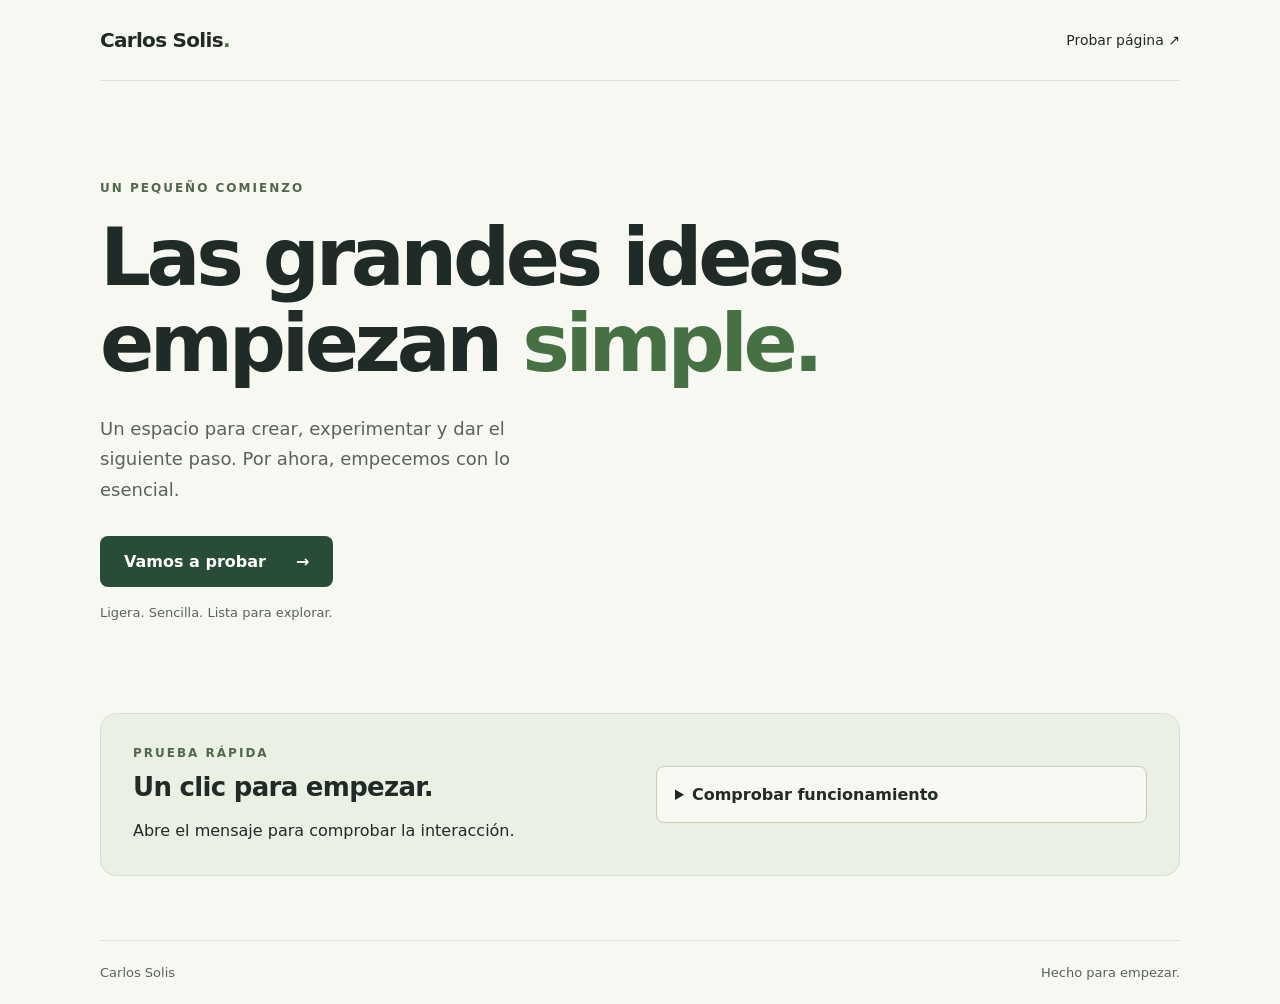
==== index.html @ aba86ae3 "prueba 02" ====
<!DOCTYPE html>
<html lang="es">
<head>
    <meta charset="UTF-8">
    <meta name="viewport" content="width=device-width, initial-scale=1">
    <meta name="description" content="Una página sencilla para probar nuevas ideas.">
    <title>Carlos Solis · Inicio</title>
    <link rel="stylesheet" href="./style.css">
</head>
<body>
    <header class="container header">
        <a class="brand" href="./home.html">Carlos Solis<span aria-hidden="true">.</span></a>
        <a class="nav-link" href="#prueba">Probar página <span aria-hidden="true">↗</span></a>
    </header>

    <main class="container">
        <section class="hero" aria-labelledby="title">
            <p class="eyebrow">UN PEQUEÑO COMIENZO</p>
            <h1 id="title">Las grandes ideas<br>empiezan <span>simple.</span></h1>
            <p class="intro">Un espacio para crear, experimentar y dar el siguiente paso. Por ahora, empecemos con lo esencial.</p>
            <a class="button" href="#prueba">Vamos a probar <span aria-hidden="true">→</span></a>
            <p class="note">Ligera. Sencilla. Lista para explorar.</p>
        </section>

        <section class="test-panel" id="prueba" aria-labelledby="test-title">
            <div>
                <p class="eyebrow">PRUEBA RÁPIDA</p>
                <h2 id="test-title">Un clic para empezar.</h2>
                <p>Abre el mensaje para comprobar la interacción.</p>
            </div>
            <details>
                <summary>Comprobar funcionamiento</summary>
                <p class="success">¡Funciona! El contenido se despliega correctamente.</p>
            </details>
        </section>
    </main>

    <footer class="container footer">
        <span>Carlos Solis</span>
        <span>Hecho para empezar.</span>
    </footer>
</body>
</html>
---- style.css ----
:root {
    color-scheme: light;
    font-family: system-ui, -apple-system, BlinkMacSystemFont, "Segoe UI", sans-serif;
    color: #202b27;
    background: #f7f8f2;
    font-synthesis: none;
}

* { box-sizing: border-box; }
body { margin: 0; }
a { color: inherit; text-decoration: none; }
.container { width: min(1080px, calc(100% - 48px)); margin-inline: auto; }
.header, .footer { display: flex; justify-content: space-between; align-items: center; gap: 24px; }
.header { padding-block: 28px; border-bottom: 1px solid #dce1d7; }
.brand { font-size: 20px; font-weight: 750; letter-spacing: -0.7px; }
.brand span { color: #477044; }
.nav-link { font-size: 14px; }
.nav-link:hover { text-decoration: underline; }
.hero { padding: 100px 0 80px; }
.eyebrow { margin: 0 0 20px; color: #52684d; font-size: 12px; font-weight: 700; letter-spacing: 2px; }
h1 { margin: 0; font-size: clamp(42px, 6.5vw, 80px); line-height: 1.08; letter-spacing: -0.055em; font-weight: 750; }
h1 span { color: #477044; }
.intro { max-width: 490px; margin: 26px 0 30px; color: #59635b; font-size: 18px; line-height: 1.7; }
.button { display: inline-flex; align-items: center; gap: 30px; padding: 16px 24px; border-radius: 8px; background: #284c35; color: #fff; font-weight: 600; }
.button:hover { background: #1c3826; }
.note { margin-top: 18px; color: #59635b; font-size: 13px; }
.test-panel { display: grid; grid-template-columns: 1fr 1fr; align-items: center; gap: 32px; padding: 32px; background: #eaf0e3; border: 1px solid #d7e1ce; border-radius: 16px; scroll-margin-top: 24px; }
.test-panel .eyebrow { margin-bottom: 12px; }
h2 { margin: 0; font-size: 26px; letter-spacing: -0.7px; }
.test-panel p:not(.eyebrow) { margin-bottom: 0; line-height: 1.6; }
summary { padding: 18px; border: 1px solid #c3cfb9; border-radius: 8px; background: #f7f8f2; cursor: pointer; font-weight: 600; }
summary:hover { background: #fff; }
.success { color: #284c35; }
a:focus-visible, summary:focus-visible { outline: 3px solid #477044; outline-offset: 5px; }
.footer { margin-top: 64px; padding-block: 24px; border-top: 1px solid #dce1d7; color: #59635b; font-size: 13px; }

@media (max-width: 640px) {
    .container { width: calc(100% - 32px); }
    .header { padding-block: 22px; }
    .hero { padding-block: 64px 48px; }
    .test-panel { grid-template-columns: 1fr; padding: 24px; gap: 24px; }
    .footer { margin-top: 40px; }
}
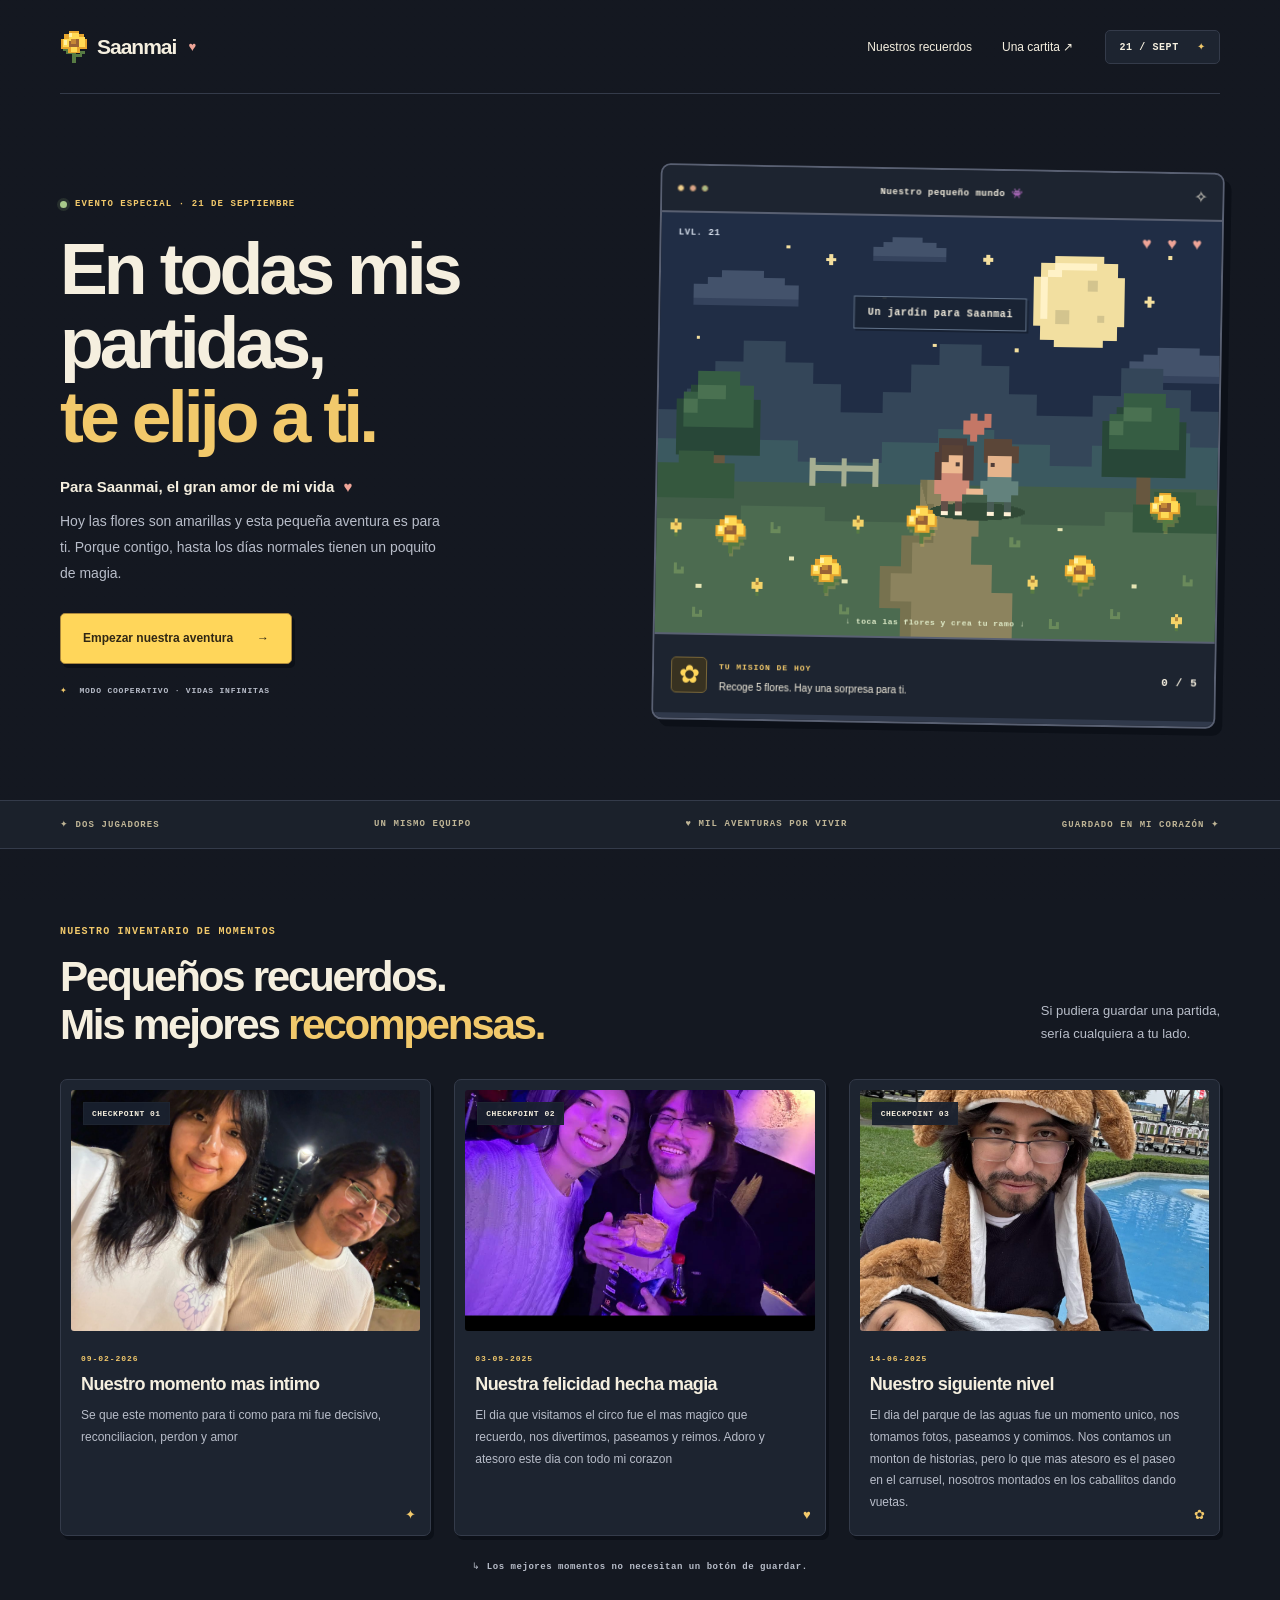
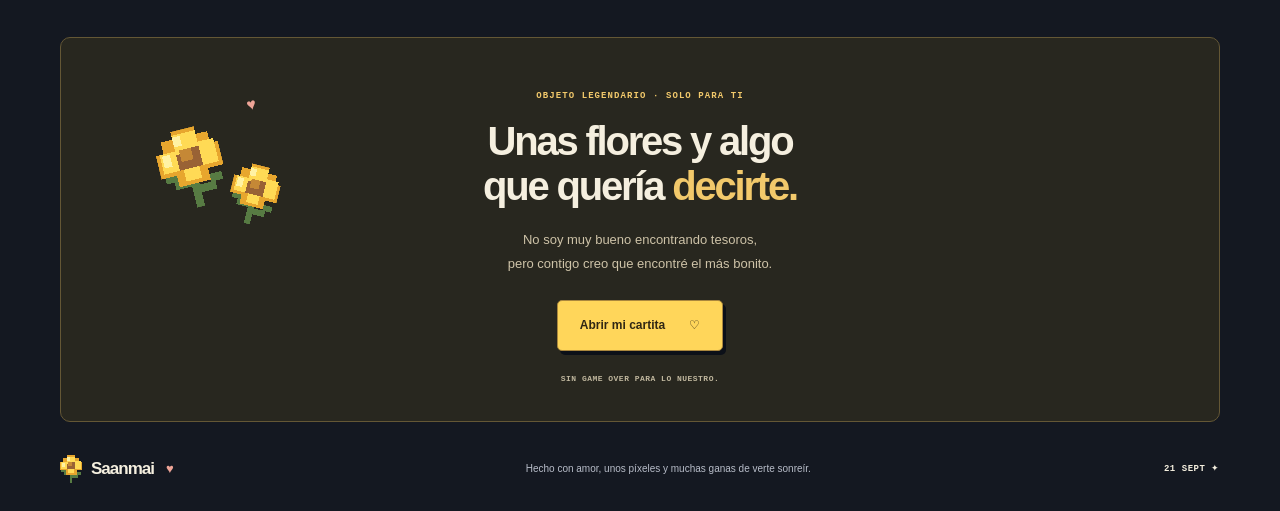
==== commit a70dfc75: "prueba 03" ====
--- a/index.html
+++ b/index.html
@@ -1,43 +1,89 @@
 <!DOCTYPE html>
 <html lang="es">
 <head>
-    <meta charset="UTF-8">
-    <meta name="viewport" content="width=device-width, initial-scale=1">
-    <meta name="description" content="Una página sencilla para probar nuevas ideas.">
-    <title>Carlos Solis · Inicio</title>
-    <link rel="stylesheet" href="./style.css">
+  <meta charset="UTF-8">
+  <meta name="viewport" content="width=device-width, initial-scale=1">
+  <meta name="theme-color" content="#141821">
+  <meta name="description" content="Una pequeña aventura, cinco flores amarillas y una carta para mi persona favorita.">
+  <title>Para Saanmai · Nuestra pequeña aventura</title>
+  <link rel="icon" href="./assets/flower.svg" type="image/svg+xml">
+  <link rel="stylesheet" href="./style.css">
+  <script src="./config.js" defer></script>
+  <script src="./script.js" defer></script>
 </head>
 <body>
-    <header class="container header">
-        <a class="brand" href="./home.html">Carlos Solis<span aria-hidden="true">.</span></a>
-        <a class="nav-link" href="#prueba">Probar página <span aria-hidden="true">↗</span></a>
-    </header>
-
-    <main class="container">
-        <section class="hero" aria-labelledby="title">
-            <p class="eyebrow">UN PEQUEÑO COMIENZO</p>
-            <h1 id="title">Las grandes ideas<br>empiezan <span>simple.</span></h1>
-            <p class="intro">Un espacio para crear, experimentar y dar el siguiente paso. Por ahora, empecemos con lo esencial.</p>
-            <a class="button" href="#prueba">Vamos a probar <span aria-hidden="true">→</span></a>
-            <p class="note">Ligera. Sencilla. Lista para explorar.</p>
-        </section>
-
-        <section class="test-panel" id="prueba" aria-labelledby="test-title">
-            <div>
-                <p class="eyebrow">PRUEBA RÁPIDA</p>
-                <h2 id="test-title">Un clic para empezar.</h2>
-                <p>Abre el mensaje para comprobar la interacción.</p>
-            </div>
-            <details>
-                <summary>Comprobar funcionamiento</summary>
-                <p class="success">¡Funciona! El contenido se despliega correctamente.</p>
-            </details>
-        </section>
-    </main>
-
-    <footer class="container footer">
-        <span>Carlos Solis</span>
-        <span>Hecho para empezar.</span>
-    </footer>
+  <a class="skip-link" href="#aventura">Ir a la aventura</a>
+  <header class="site-header wrap">
+    <a class="brand" href="#inicio"><img src="./assets/flower.svg" width="28" height="32" alt=""> Saanmai <span class="brand-dot">♥</span></a>
+    <nav aria-label="Navegación principal"><a href="#recuerdos">Nuestros recuerdos</a><a href="#carta">Una cartita <span aria-hidden="true">↗</span></a></nav>
+    <span class="date-badge mono">21 / SEPT <span aria-hidden="true">✦</span></span>
+  </header>
+  <main id="inicio">
+    <section class="hero wrap" aria-labelledby="hero-title">
+      <div class="hero-copy">
+        <p class="eyebrow"><span class="status-dot"></span> EVENTO ESPECIAL · 21 DE SEPTIEMBRE</p>
+        <h1 id="hero-title">En todas mis<br>partidas,<br><span>te elijo a ti.</span></h1>
+        <p class="dedication">Para <span data-name>Saanmai</span>, el gran amor de mi vida <span class="tiny-heart" aria-hidden="true">♥</span></p>
+        <p class="hero-description">Hoy las flores son amarillas y esta pequeña aventura es para ti. Porque contigo, hasta los días normales tienen un poquito de magia.</p>
+        <a class="button button-primary" href="#aventura">Empezar nuestra aventura <span aria-hidden="true">→</span></a>
+        <p class="hero-footnote mono"><span aria-hidden="true">✦</span> MODO COOPERATIVO · VIDAS INFINITAS</p>
+      </div>
+      <div class="game-window" id="aventura" role="region" aria-labelledby="game-title" tabindex="-1">
+        <div class="window-bar"><span class="window-dots" aria-hidden="true"><i></i><i></i><i></i></span><span class="mono" id="game-title">Nuestro pequeño mundo 👾</span><span aria-hidden="true">✧</span></div>
+        <div class="game-scene">
+          <div class="scene-hud mono"><span>LVL. 21</span><span class="hearts" aria-label="Tres vidas">♥ ♥ ♥</span></div>
+          <div class="scene-label mono">Un jardín para <span data-name>Saanmai</span></div>
+          <img class="world" src="./assets/pixel-garden.svg" width="640" height="480" alt="Un jardín pixel art con flores amarillas, montañas, una luna y dos personajes juntos bajo las estrellas.">
+          <button class="collect-flower flower-1" type="button" aria-label="Recoger flor amarilla 1"><img src="./assets/flower.svg" alt="" width="32" height="40"></button>
+          <button class="collect-flower flower-2" type="button" aria-label="Recoger flor amarilla 2"><img src="./assets/flower.svg" alt="" width="32" height="40"></button>
+          <button class="collect-flower flower-3" type="button" aria-label="Recoger flor amarilla 3"><img src="./assets/flower.svg" alt="" width="32" height="40"></button>
+          <button class="collect-flower flower-4" type="button" aria-label="Recoger flor amarilla 4"><img src="./assets/flower.svg" alt="" width="32" height="40"></button>
+          <button class="collect-flower flower-5" type="button" aria-label="Recoger flor amarilla 5"><img src="./assets/flower.svg" alt="" width="32" height="40"></button>
+          <div class="scene-hint mono" aria-hidden="true">↓ toca las flores y crea tu ramo ↓</div>
+        </div>
+        <div class="quest-panel">
+          <div class="quest-icon" aria-hidden="true">✿</div>
+          <div class="quest-copy"><span class="eyebrow">TU MISIÓN DE HOY</span><p id="quest-message" aria-live="polite">Recoge 5 flores. Hay una sorpresa para ti.</p></div>
+          <span class="quest-count mono" id="flower-count">0 / 5</span>
+          <progress id="flower-progress" max="5" value="0" aria-label="Flores recogidas">0 de 5</progress>
+        </div>
+        <noscript><p class="no-script">Activa JavaScript para recoger las flores. Puedes leer la carta al final de la página.</p></noscript>
+      </div>
+    </section>
+    <div class="love-strip"><div class="wrap mono"><span>✦ DOS JUGADORES</span><span>UN MISMO EQUIPO</span><span>♥ MIL AVENTURAS POR VIVIR</span><span>GUARDADO EN MI CORAZÓN ✦</span></div></div>
+    <section class="memories-section wrap" id="recuerdos" aria-labelledby="memories-title">
+      <div class="section-heading"><div><p class="eyebrow">NUESTRO INVENTARIO DE MOMENTOS</p><h2 id="memories-title">Pequeños recuerdos.<br>Mis mejores <span>recompensas.</span></h2></div><p>Si pudiera guardar una partida,<br>sería cualquiera a tu lado.</p></div>
+      <div class="memory-grid">
+        <article class="memory-card"><div class="memory-image"><img id="memory-image-0" src="./assets/memory-1.svg" width="640" height="440" alt="Imagen de ejemplo: una puesta de sol pixel art." loading="lazy"><span class="image-tag mono">CHECKPOINT 01</span></div><div class="memory-caption"><p class="eyebrow" id="memory-date-0">[FECHA ESPECIAL]</p><h3 id="memory-title-0">Donde empezó la aventura</h3><p id="memory-text-0">[Escribe aquí cómo se conocieron y ese detalle que nunca olvidas.]</p></div><span class="card-star" aria-hidden="true">✦</span></article>
+        <article class="memory-card"><div class="memory-image"><img id="memory-image-1" src="./assets/memory-2.svg" width="640" height="440" alt="Imagen de ejemplo: dos controles de videojuego." loading="lazy"><span class="image-tag mono">CHECKPOINT 02</span></div><div class="memory-caption"><p class="eyebrow" id="memory-date-1">[NUESTRA PRIMERA PARTIDA]</p><h3 id="memory-title-1">Mi equipo favorito</h3><p id="memory-text-1">[Cuenta una partida, una salida o una anécdota que los haga sonreír.]</p></div><span class="card-star" aria-hidden="true">♥</span></article>
+        <article class="memory-card"><div class="memory-image"><img id="memory-image-2" src="./assets/memory-3.svg" width="640" height="440" alt="Imagen de ejemplo: flores amarillas pixel art." loading="lazy"><span class="image-tag mono">CHECKPOINT 03</span></div><div class="memory-caption"><p class="eyebrow" id="memory-date-2">[UN DÍA INOLVIDABLE]</p><h3 id="memory-title-2">Nuestro siguiente nivel</h3><p id="memory-text-2">[Agrega ese recuerdo especial o un sueño que quieran cumplir juntos.]</p></div><span class="card-star" aria-hidden="true">✿</span></article>
+      </div>
+      <p class="gallery-note mono">↳ Los mejores momentos no necesitan un botón de guardar.</p>
+    </section>
+    <section class="letter-section wrap" id="carta" aria-labelledby="letter-title">
+      <div class="letter-decoration" aria-hidden="true"><img src="./assets/flower.svg" width="64" height="80" alt=""><span>♥</span><img src="./assets/flower.svg" width="48" height="60" alt=""></div>
+      <p class="eyebrow">OBJETO LEGENDARIO · SOLO PARA TI</p>
+      <h2 id="letter-title">Unas flores y algo<br>que quería <span>decirte.</span></h2>
+      <p>No soy muy bueno encontrando tesoros,<br>pero contigo creo que encontré el más bonito.</p>
+      <details class="letter-details" id="letter-details">
+        <summary class="button button-primary">Abrir mi cartita <span aria-hidden="true">♡</span></summary>
+        <div class="letter-paper">
+          <p class="eyebrow">PARA MI PERSONA FAVORITA</p><h3>Querida <span data-name>Saanmai</span>:</h3>
+          <div id="letter-body"><p>Estas flores amarillas son una pequeña forma de recordarte lo mucho que iluminas mis días. Si la vida fuera un videojuego, volvería a elegirte como mi compañera en cada partida.</p><p>Todavía recuerdo esos momentos en los que jugamos juntos, riéndonos incluso cuando perdíamos, porque contigo hasta las derrotas se sienten bien. Admiro tu fuerza, tu forma de perseguir lo que quieres sin pedirle permiso a nadie, y esa energía tuya que contagia a todos los que te rodean. Te prometo seguir aprendiendo a quererte mejor cada día, con paciencia, con calma, y confiando en lo que construimos juntos.</p><p>Feliz 21 de septiembre, mi bebetsuki. Nos quedan muchísimos mundos por descubrir.</p></div>
+          <p class="signature">Con todo mi cariño,<br><span id="sender-name">Jara ♥</span> <span aria-hidden="true">♥</span></p>
+        </div>
+      </details>
+      <p class="letter-small mono">SIN GAME OVER PARA LO NUESTRO.</p>
+    </section>
+  </main>
+  <footer class="site-footer wrap"><a class="brand" href="#inicio"><img src="./assets/flower.svg" width="22" height="28" alt=""> Saanmai <span class="brand-dot">♥</span></a><p>Hecho con amor, unos píxeles y muchas ganas de verte sonreír.</p><span class="mono">21 SEPT <span aria-hidden="true">✦</span></span></footer>
+  <dialog id="bouquet-dialog" aria-labelledby="bouquet-title" aria-describedby="bouquet-description">
+    <button class="dialog-close" id="close-dialog" type="button" aria-label="Cerrar sorpresa">×</button>
+    <div class="bouquet" aria-hidden="true"><img src="./assets/flower.svg" alt=""><img src="./assets/flower.svg" alt=""><img src="./assets/flower.svg" alt=""></div>
+    <p class="eyebrow">MISIÓN COMPLETADA</p><h2 id="bouquet-title">Un ramo para ti,<br><span data-name>Saanmai</span>.</h2>
+    <p id="bouquet-description">Cinco flores y una certeza:<br>te elegiría en todas mis vidas.</p>
+    <button class="button button-primary" type="button" id="read-letter">Leer mi recompensa <span aria-hidden="true">→</span></button>
+    <button class="text-button" id="play-again" type="button">Volver a recoger flores</button>
+  </dialog>
 </body>
 </html>
--- a/style.css
+++ b/style.css
@@ -1,43 +1,237 @@
 :root {
-    color-scheme: light;
-    font-family: system-ui, -apple-system, BlinkMacSystemFont, "Segoe UI", sans-serif;
-    color: #202b27;
-    background: #f7f8f2;
-    font-synthesis: none;
-}
-
+  color-scheme: dark;
+  --paper: #141821;
+  --ink: #f5efdf;
+  --muted: #b8bdc9;
+  --yellow: #ffd65a;
+  --orange: #f2c96b;
+  --line: #343b4a;
+  --green: #a8c98a;
+  --surface: #1d2430;
+  --surface-raised: #252d3b;
+  --frame: #596072;
+  --shadow: #0c1018;
+  --button-ink: #302714;
+  --mono: "Courier New", monospace;
+  font-family: "Trebuchet MS", Arial, sans-serif;
+  color: var(--ink);
+  background: var(--paper);
+  font-synthesis: none;
+}
+
+/* Base y navegación */
 * { box-sizing: border-box; }
-body { margin: 0; }
+html { scroll-behavior: smooth; scroll-padding-top: 24px; }
+body { margin: 0; min-height: 100vh; isolation: isolate; }
+/* Fondo decorativo fijo, independiente del contenido y compatible con móvil. */
+body::before {
+  content: "";
+  position: fixed;
+  inset: 0;
+  z-index: -1;
+  pointer-events: none;
+  background-image: linear-gradient(
+    rgb(20 24 33 / var(--background-overlay, .75)),
+    rgb(20 24 33 / var(--background-overlay, .75))
+  ), var(--background-image, none);
+  background-position: center;
+  background-size: cover;
+  background-repeat: no-repeat;
+}
+button, a, summary { -webkit-tap-highlight-color: transparent; }
+button, summary { touch-action: manipulation; }
+button { font: inherit; color: inherit; cursor: pointer; }
 a { color: inherit; text-decoration: none; }
-.container { width: min(1080px, calc(100% - 48px)); margin-inline: auto; }
-.header, .footer { display: flex; justify-content: space-between; align-items: center; gap: 24px; }
-.header { padding-block: 28px; border-bottom: 1px solid #dce1d7; }
-.brand { font-size: 20px; font-weight: 750; letter-spacing: -0.7px; }
-.brand span { color: #477044; }
-.nav-link { font-size: 14px; }
-.nav-link:hover { text-decoration: underline; }
-.hero { padding: 100px 0 80px; }
-.eyebrow { margin: 0 0 20px; color: #52684d; font-size: 12px; font-weight: 700; letter-spacing: 2px; }
-h1 { margin: 0; font-size: clamp(42px, 6.5vw, 80px); line-height: 1.08; letter-spacing: -0.055em; font-weight: 750; }
-h1 span { color: #477044; }
-.intro { max-width: 490px; margin: 26px 0 30px; color: #59635b; font-size: 18px; line-height: 1.7; }
-.button { display: inline-flex; align-items: center; gap: 30px; padding: 16px 24px; border-radius: 8px; background: #284c35; color: #fff; font-weight: 600; }
-.button:hover { background: #1c3826; }
-.note { margin-top: 18px; color: #59635b; font-size: 13px; }
-.test-panel { display: grid; grid-template-columns: 1fr 1fr; align-items: center; gap: 32px; padding: 32px; background: #eaf0e3; border: 1px solid #d7e1ce; border-radius: 16px; scroll-margin-top: 24px; }
-.test-panel .eyebrow { margin-bottom: 12px; }
-h2 { margin: 0; font-size: 26px; letter-spacing: -0.7px; }
-.test-panel p:not(.eyebrow) { margin-bottom: 0; line-height: 1.6; }
-summary { padding: 18px; border: 1px solid #c3cfb9; border-radius: 8px; background: #f7f8f2; cursor: pointer; font-weight: 600; }
-summary:hover { background: #fff; }
-.success { color: #284c35; }
-a:focus-visible, summary:focus-visible { outline: 3px solid #477044; outline-offset: 5px; }
-.footer { margin-top: 64px; padding-block: 24px; border-top: 1px solid #dce1d7; color: #59635b; font-size: 13px; }
-
-@media (max-width: 640px) {
-    .container { width: calc(100% - 32px); }
-    .header { padding-block: 22px; }
-    .hero { padding-block: 64px 48px; }
-    .test-panel { grid-template-columns: 1fr; padding: 24px; gap: 24px; }
-    .footer { margin-top: 40px; }
-}
+img { display: block; max-width: 100%; }
+.wrap { width: min(1160px, calc(100% - 80px)); margin-inline: auto; }
+.mono { font-family: var(--mono); font-size: 11px; font-weight: 700; letter-spacing: .06em; }
+.eyebrow { font-family: var(--mono); font-size: 10px; font-weight: 700; letter-spacing: .12em; line-height: 1.6; color: var(--orange); margin: 0 0 20px; }
+h1, h2, h3, p { margin-top: 0; }
+h1, h2 { letter-spacing: -.055em; }
+h2 { font-size: clamp(30px, 3.3vw, 43px); line-height: 1.14; margin-bottom: 18px; }
+h2 span { color: var(--orange); }
+a:focus-visible, button:focus-visible, summary:focus-visible { outline: 3px solid #c5a2ff; outline-offset: 5px; }
+.skip-link { position: fixed; top: 16px; left: 16px; padding: 14px; background: var(--surface-raised); z-index: 20; clip-path: inset(50%); }
+.skip-link:focus { clip-path: none; }
+.site-header { height: 94px; display: flex; align-items: center; gap: 32px; border-bottom: 1px solid var(--line); }
+.brand { display: flex; align-items: center; gap: 9px; font-weight: 900; font-size: 21px; letter-spacing: -1px; white-space: nowrap; }
+.brand-dot { color: #eea497; font-size: 13px; margin-left: 3px; }
+.site-header nav { display: flex; gap: 30px; margin-left: auto; font-size: 12px; }
+.site-header nav a:hover { color: var(--orange); }
+.date-badge { padding: 10px 13px; border: 1px solid var(--line); border-radius: 5px; background: var(--surface); font-size: 10px; }
+.date-badge span { color: var(--orange); margin-left: 12px; }
+
+/* Portada */
+.hero { display: grid; grid-template-columns: 1fr 1.05fr; gap: 58px; align-items: center; padding-block: 74px 76px; }
+.hero-copy > .eyebrow { font-size: 9px; display: flex; align-items: center; gap: 8px; }
+.status-dot { width: 7px; height: 7px; background: #a8c98a; box-shadow: 0 0 0 3px #a8c98a22; border-radius: 50%; flex-shrink: 0; }
+h1 { font-size: clamp(46px, 5.6vw, 72px); line-height: 1.035; margin-bottom: 24px; font-weight: 900; }
+h1 > span { color: var(--orange); }
+.dedication { font-size: 15px; font-weight: 700; margin-bottom: 14px; }
+.tiny-heart { color: #eea497; margin-left: 5px; }
+.hero-description { max-width: 390px; font-size: 14px; line-height: 1.85; color: var(--muted); margin-bottom: 26px; }
+.button { display: inline-flex; align-items: center; justify-content: center; gap: 24px; padding: 16px 22px; border: 1.5px solid var(--frame); border-radius: 5px; font-size: 12px; font-weight: 700; line-height: 1.4; transition: transform .16s, box-shadow .16s; }
+.button-primary { color: var(--button-ink); border-color: #aa873d; background: var(--yellow); box-shadow: 3px 4px 0 var(--shadow); }
+.button-primary:hover { transform: translate(-1px, -2px); box-shadow: 4px 6px 0 var(--shadow); }
+.button-primary:active { transform: translate(2px, 3px); box-shadow: 1px 1px 0 var(--shadow); }
+.hero-footnote { color: var(--muted); font-size: 8px; margin: 22px 0 0; letter-spacing: .1em; }
+.hero-footnote span { color: var(--orange); margin-right: 6px; }
+
+/* Jardín interactivo */
+.game-window { overflow: hidden; border: 2px solid var(--frame); border-radius: 10px; box-shadow: 7px 7px 0 var(--shadow); transform: rotate(1deg); }
+.window-bar { display: flex; align-items: center; justify-content: space-between; gap: 10px; background: var(--surface); border-bottom: 2px solid var(--frame); padding: 13px 15px; }
+.window-bar > .mono { font-size: 9px; }
+.window-dots { display: flex; gap: 5px; }
+.window-dots i { width: 7px; height: 7px; border: 1px solid #76624b; border-radius: 50%; background: #efd18d; }
+.window-dots i:nth-child(2) { background: #dba48a; }
+.window-dots i:nth-child(3) { background: #a9ba83; }
+.game-scene { position: relative; aspect-ratio: 4/3; background: #202d45; }
+.world { position: absolute; inset: 0; width: 100%; height: 100%; object-fit: cover; image-rendering: pixelated; }
+.scene-hud { position: absolute; top: 15px; left: 17px; right: 17px; z-index: 1; display: flex; justify-content: space-between; font-size: 9px; color: #d6dfec; }
+.hearts { font-size: 16px; color: #eea497; letter-spacing: 3px; }
+.scene-label { position: absolute; top: 19%; left: 50%; transform: translateX(-50%); z-index: 1; white-space: nowrap; font-size: 10px; padding: 10px 13px; background: #192333ed; border: 1px solid #62738a; box-shadow: 2px 2px 0 #0c101866; color: #f5efdf; }
+.scene-hint { position: absolute; bottom: 10px; left: 0; right: 0; text-align: center; font-size: 8px; color: #e1edca; pointer-events: none; }
+.collect-flower { position: absolute; border: 0; background: transparent; width: 48px; height: 56px; display: grid; place-items: center; padding: 4px; z-index: 2; transition: transform .18s, opacity .18s; filter: drop-shadow(1px 3px 0 #ffd65a38); }
+.collect-flower img { image-rendering: pixelated; width: 30px; height: 38px; }
+.collect-flower:hover { transform: translateY(-6px) scale(1.12); }
+.collect-flower.collected { opacity: .25; transform: scale(.8); cursor: default; filter: grayscale(1); }
+.flower-1 { left: 9%; bottom: 17%; }
+.flower-2 { left: 26%; bottom: 8%; }
+.flower-3 { left: 43%; bottom: 20%; }
+.flower-4 { right: 20%; bottom: 9%; }
+.flower-5 { right: 5%; bottom: 24%; }
+.quest-panel { display: flex; align-items: center; gap: 12px; position: relative; padding: 20px 17px 24px; background: var(--surface); border-top: 2px solid var(--frame); }
+.quest-icon { width: 36px; height: 36px; border: 1px solid #796638; background: #383221; color: var(--yellow); display: grid; place-items: center; font-size: 25px; flex-shrink: 0; border-radius: 5px; }
+.quest-copy { flex: 1; }
+.quest-copy .eyebrow { font-size: 8px; margin: 0; }
+.quest-copy p { font-size: 10px; margin: 5px 0 0; line-height: 1.5; }
+.quest-count { white-space: nowrap; font-size: 11px; }
+progress { position: absolute; bottom: 0; left: 0; height: 5px; width: 100%; appearance: none; border: 0; background: #30394b; }
+progress::-webkit-progress-bar { background: #30394b; }
+progress::-webkit-progress-value { background: var(--yellow); transition: width .3s; }
+progress::-moz-progress-bar { background: var(--yellow); }
+.no-script { padding: 12px; font-size: 12px; }
+
+/* Recuerdos */
+.love-strip { border-block: 1px solid var(--line); background: #1b212b; }
+.love-strip > .wrap { display: flex; justify-content: space-between; gap: 20px; padding-block: 18px; color: #bfb596; font-size: 9px; letter-spacing: .12em; }
+.memories-section { padding-block: 75px 65px; }
+.section-heading { display: flex; justify-content: space-between; align-items: end; margin-bottom: 30px; gap: 32px; }
+.section-heading .eyebrow { margin-bottom: 13px; }
+.section-heading h2 { margin-bottom: 0; }
+.section-heading > p { font-size: 13px; color: var(--muted); line-height: 1.8; margin-bottom: 4px; }
+.memory-grid { display: grid; grid-template-columns: repeat(3, 1fr); gap: 23px; }
+.memory-card { position: relative; padding: 10px 10px 22px; background: var(--surface); border: 1px solid var(--line); border-radius: 7px; box-shadow: 3px 4px 0 var(--shadow); }
+.memory-image { position: relative; overflow: hidden; border-radius: 3px; background: var(--surface-raised); }
+.memory-image > img { width: 100%; height: auto; aspect-ratio: 16/11; object-fit: cover; }
+.image-tag { position: absolute; top: 12px; left: 12px; font-size: 8px; background: #19212fed; border: 1px solid var(--surface); padding: 6px 8px; color: #f5efdf; }
+.memory-caption { padding: 22px 10px 0; }
+.memory-caption .eyebrow { font-size: 8px; margin-bottom: 9px; }
+.memory-caption h3 { font-size: 18px; letter-spacing: -.6px; margin-bottom: 10px; }
+.memory-caption > p:last-child { font-size: 12px; line-height: 1.8; color: var(--muted); margin: 0; padding-right: 8px; }
+.card-star { position: absolute; bottom: 13px; right: 14px; font-size: 13px; color: var(--orange); }
+.gallery-note { text-align: center; font-size: 9px; color: var(--muted); margin: 25px 0 0; }
+
+/* Carta y pie */
+.letter-section { position: relative; text-align: center; border: 1px solid #645735; border-radius: 10px; background: #28271f; padding: 51px 24px 38px; overflow: hidden; }
+.letter-section > .eyebrow { font-size: 9px; margin-bottom: 15px; }
+.letter-section > p:not(.eyebrow):not(.letter-small) { font-size: 13px; line-height: 1.85; color: #cec3a8; }
+.letter-section h2 { font-size: 40px; }
+.letter-small { font-size: 8px; color: #c0b79e; margin: 23px 0 0; }
+.letter-decoration { position: absolute; left: 8%; top: 85px; width: 115px; transform: rotate(-14deg); pointer-events: none; }
+.letter-decoration > img:first-child { width: 64px; margin-left: 5px; }
+.letter-decoration > img:last-child { position: absolute; right: 0; top: 51px; transform: rotate(28deg); }
+.letter-decoration > span { position: absolute; right: 0; top: -16px; color: #eea497; }
+.letter-details { position: relative; max-width: 630px; margin: 24px auto 0; }
+.letter-details > summary { list-style: none; cursor: pointer; }
+.letter-details > summary::-webkit-details-marker { display: none; }
+.letter-paper { margin-top: 32px; text-align: left; background: var(--surface); border: 1px solid #514d3d; padding: 35px; border-radius: 5px; box-shadow: 3px 4px 0 var(--shadow); }
+.letter-paper h3 { font-size: 23px; letter-spacing: -.7px; }
+.letter-paper p { font-size: 14px; line-height: 1.9; color: #ddd7c9; overflow-wrap: anywhere; }
+.letter-paper .eyebrow { font-size: 9px; }
+.letter-paper .signature { margin-bottom: 0; font-weight: 700; color: var(--orange); }
+.site-footer { display: flex; align-items: center; justify-content: space-between; gap: 25px; padding-block: 33px 28px; }
+.site-footer .brand { font-size: 17px; }
+.site-footer p { color: var(--muted); font-size: 10px; margin: 0; }
+.site-footer > .mono { font-size: 9px; white-space: nowrap; }
+
+/* Recompensa */
+dialog { width: min(440px, calc(100% - 36px)); max-height: calc(100dvh - 40px); overflow-y: auto; border: 2px solid var(--frame); border-radius: 12px; background: var(--paper); padding: 40px 24px 28px; color: var(--ink); text-align: center; box-shadow: 7px 7px 0 #00000066; }
+dialog::backdrop { background: #080d18b8; backdrop-filter: blur(5px); }
+dialog h2 { font-size: 34px; }
+dialog > p:not(.eyebrow) { font-size: 14px; line-height: 1.8; color: var(--muted); }
+.dialog-close { position: absolute; right: 12px; top: 8px; width: 40px; height: 40px; font-size: 27px; background: none; border: 0; }
+.bouquet { display: flex; align-items: end; justify-content: center; height: 100px; margin-bottom: 25px; }
+.bouquet img { width: 58px; height: 75px; }
+.bouquet img:first-child { transform: rotate(-23deg) translate(10px, 6px); }
+.bouquet img:nth-child(2) { align-self: start; }
+.bouquet img:last-child { transform: rotate(23deg) translate(-10px, 6px); }
+.text-button { display: block; margin: 24px auto 0; background: transparent; border: 0; font-size: 12px; text-decoration: underline; text-underline-offset: 4px; }
+
+/* Adaptación a pantallas pequeñas */
+@media (min-width: 1450px) {
+  .hero { padding-block: 94px; }
+  .hero-description { font-size: 15px; }
+  .game-window { transform: rotate(1deg) scale(1.025); }
+}
+@media (max-width: 1000px) {
+  .wrap { width: calc(100% - 48px); }
+  .hero { gap: 30px; padding-block: 56px; }
+  .hero-copy > .eyebrow { font-size: 8px; }
+  .hero-description { font-size: 13px; }
+  h1 { font-size: 52px; }
+  .scene-label { font-size: 8px; }
+  .love-strip > .wrap { font-size: 8px; }
+  .memory-grid { gap: 15px; }
+  .memory-caption { padding-inline: 5px; }
+  .memory-caption h3 { font-size: 16px; }
+  .letter-decoration { left: 5%; }
+  .site-footer p { max-width: 280px; text-align: center; line-height: 1.7; }
+}
+@media (max-width: 720px) {
+  .wrap { width: calc(100% - 40px); }
+  .site-header { height: 76px; gap: 12px; }
+  .brand { font-size: 19px; }
+  .site-header nav { gap: 16px; font-size: 11px; }
+  .date-badge { display: none; }
+  .hero { grid-template-columns: 1fr; padding-block: 47px 45px; gap: 40px; }
+  .hero-copy { text-align: center; }
+  .hero-copy > .eyebrow { justify-content: center; font-size: 8px; }
+  h1 { font-size: clamp(48px, 10vw, 68px); }
+  .hero-description { margin-inline: auto; max-width: 370px; font-size: 14px; }
+  .dedication { font-size: 14px; }
+  .game-window { width: 100%; max-width: 520px; justify-self: center; transform: none; box-shadow: 4px 5px 0 var(--shadow); }
+  .scene-label { font-size: 10px; }
+  .love-strip > .wrap { display: grid; grid-template-columns: 1fr 1fr; text-align: center; gap: 14px 6px; font-size: 7px; line-height: 1.5; }
+  .memories-section { padding-block: 48px; }
+  .section-heading { display: block; text-align: center; }
+  .section-heading > p { margin: 19px 0 0; }
+  .memory-grid { grid-template-columns: 1fr; gap: 23px; max-width: 440px; margin: auto; }
+  .memory-caption { padding: 22px 12px 4px; }
+  .memory-caption h3 { font-size: 20px; }
+  .memory-caption > p:last-child { font-size: 13px; }
+  .letter-section { padding: 40px 18px 30px; }
+  .letter-section h2 { font-size: 34px; }
+  .letter-decoration { display: none; }
+  .letter-paper { padding: 24px; }
+  .site-footer { flex-wrap: wrap; justify-content: center; gap: 15px; }
+  .site-footer p { order: 3; flex-basis: 100%; max-width: none; }
+  .site-footer > .mono { margin-left: 18px; }
+  .gallery-note { font-size: 8px; line-height: 1.7; }
+}
+@media (max-width: 380px) {
+  .wrap { width: calc(100% - 28px); }
+  .site-header nav { gap: 10px; font-size: 10px; }
+  .brand { font-size: 17px; gap: 5px; }
+  .brand img { width: 22px; }
+  .hero-copy > .eyebrow { font-size: 7px; }
+  .scene-label { font-size: 8px; }
+  .quest-panel { padding-inline: 10px; gap: 8px; }
+  .quest-copy p { font-size: 9px; }
+  .collect-flower { width: 44px; height: 48px; }
+  .scene-hint { font-size: 7px; }
+}
+@media (prefers-reduced-motion: reduce) {
+  html { scroll-behavior: auto; }
+  *, *::before, *::after { transition: none !important; animation: none !important; }
+}
